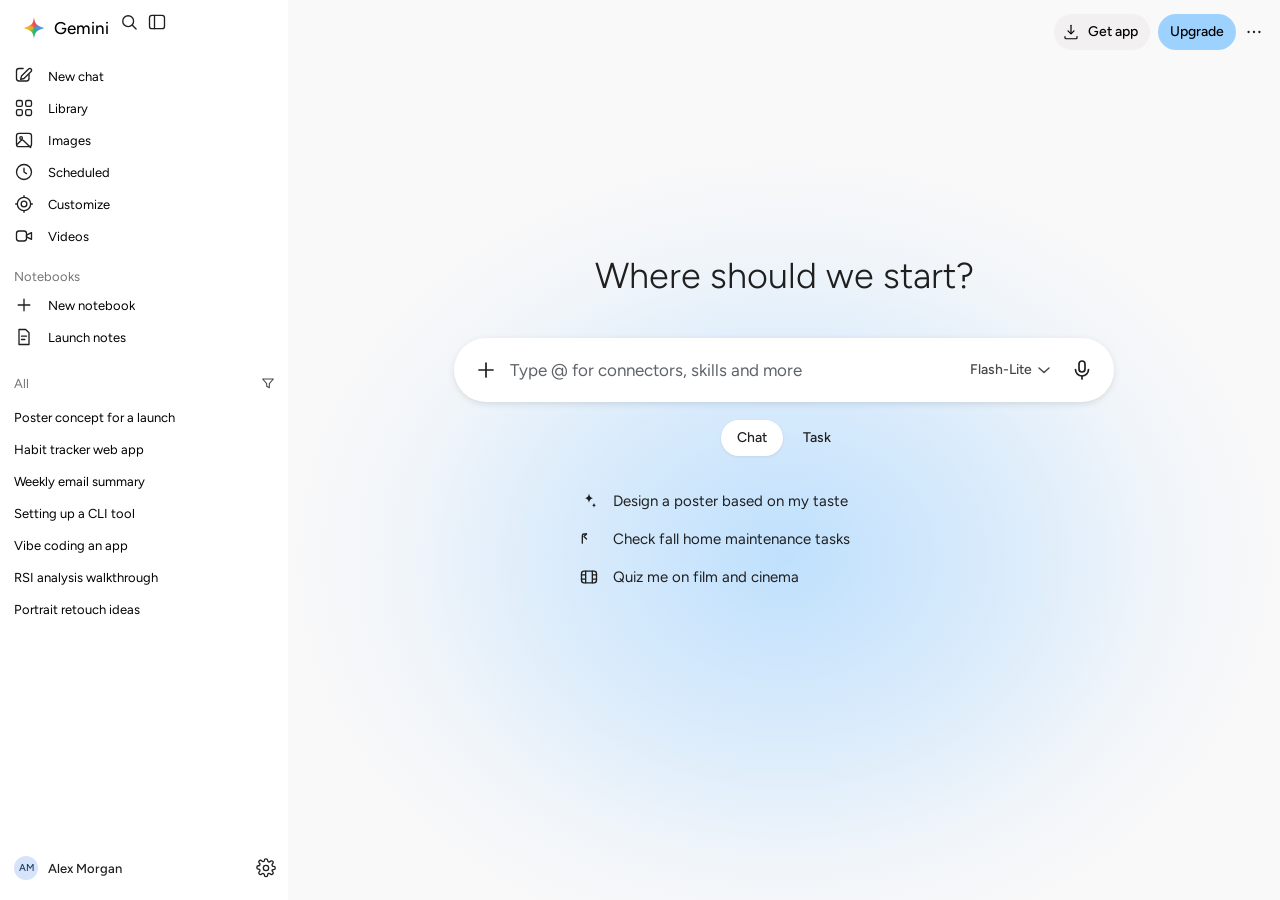
==== clones/gemini-google/src/index.html @ 9b361e74 "Add cloned Gemini front end and its reconstructed backend The UI clone had no server to talk to, so " ====
<!doctype html>
<html lang="en">
<head>
<meta charset="utf-8">
<meta name="viewport" content="width=device-width, initial-scale=1">
<title>AI assistant interface — UI study</title>
<link rel="preload" href="assets/figtree-latin.woff2" as="font" type="font/woff2" crossorigin>
<link rel="stylesheet" href="styles.css">
<link rel="stylesheet" href="shell.css">
</head>
<body data-page="home">
<div id="shell"></div>

<main class="main" id="main">
  <div class="stage">
    <div class="hero">
      <span class="sparkle hero__sparkle" aria-hidden="true"></span>
      <h1 class="hero__title">Where should we start?</h1>

      <form class="composer" id="home-form" role="search" aria-label="Ask Gemini">
        <button class="icon-btn composer__plus" type="button" aria-label="Upload &amp; tools">
          <svg viewBox="0 0 24 24" width="24" height="24" aria-hidden="true" fill="none" stroke="currentColor" stroke-width="1.7" stroke-linecap="round"><path d="M12 5v14M5 12h14"/></svg>
        </button>
        <label class="sr-only" for="prompt">Ask Gemini</label>
        <input class="composer__input" id="prompt" name="prompt" type="text" placeholder="Type @ for connectors, skills and more" autocomplete="off">
        <button class="mode-picker" type="button" aria-label="Open mode picker, currently Flash-Lite">
          <span class="mode-picker__label">Flash-Lite</span>
          <svg class="chev" viewBox="0 0 24 24" width="20" height="20" aria-hidden="true" fill="none" stroke="currentColor" stroke-width="1.7" stroke-linecap="round" stroke-linejoin="round"><path d="M6 9.5l6 5.5 6-5.5"/></svg>
        </button>
        <button class="icon-btn composer__mic" type="button" aria-label="Dictate">
          <svg viewBox="0 0 24 24" width="24" height="24" aria-hidden="true" fill="none" stroke="currentColor" stroke-width="1.7" stroke-linecap="round" stroke-linejoin="round"><rect x="9" y="3" width="6" height="11" rx="3"/><path d="M5.5 11.5a6.5 6.5 0 0 0 13 0"/><path d="M12 18v3"/></svg>
        </button>
      </form>

      <div class="segmented" role="tablist" aria-label="Mode">
        <button class="segmented__item is-on" type="button" role="tab" aria-selected="true">Chat</button>
        <button class="segmented__item" type="button" role="tab" aria-selected="false">Task</button>
      </div>

      <div class="suggestions">
        <button class="suggestion" type="button" data-prompt="Design a poster based on my taste">
          <span class="suggestion__icon">
            <svg viewBox="0 0 24 24" width="20" height="20" aria-hidden="true" fill="currentColor"><path d="M12 3c.5 3.4 1.9 5 4.7 5.6-2.8.6-4.2 2.2-4.7 5.6-.5-3.4-1.9-5-4.7-5.6C10.1 8 11.5 6.4 12 3zM18 14c.3 1.9 1 2.8 2.6 3.1-1.6.3-2.3 1.2-2.6 3.1-.3-1.9-1-2.8-2.6-3.1 1.6-.3 2.3-1.2 2.6-3.1z"/></svg>
          </span>
          <span class="suggestion__text">Design a poster based on my taste</span>
        </button>
        <button class="suggestion" type="button" data-prompt="Check fall home maintenance tasks">
          <span class="suggestion__icon">
            <svg viewBox="0 0 24 24" width="20" height="20" aria-hidden="true" fill="none" stroke="currentColor" stroke-width="1.6" stroke-linecap="round" stroke-linejoin="round"><path d="M9 6H6a2 2 0 0 0-2 2v9"/><path d="M6 9l3-3M6 9l3 3"/></svg>
          </span>
          <span class="suggestion__text">Check fall home maintenance tasks</span>
        </button>
        <button class="suggestion" type="button" data-prompt="Quiz me on film and cinema">
          <span class="suggestion__icon">
            <svg viewBox="0 0 24 24" width="20" height="20" aria-hidden="true" fill="none" stroke="currentColor" stroke-width="1.6" stroke-linecap="round" stroke-linejoin="round"><rect x="3" y="5" width="18" height="14" rx="3"/><path d="M8 5v14M16 5v14M3 9.5h5M3 14.5h5M16 9.5h5M16 14.5h5"/></svg>
          </span>
          <span class="suggestion__text">Quiz me on film and cinema</span>
        </button>
      </div>
    </div>
  </div>
</main>

<script src="content.js"></script>
<script src="app.js"></script>
</body>
</html>
---- clones/gemini-google/src/styles.css ----
/* Signed-out AI assistant landing UI — study replica.
   Every value here is measured from the rendered page or marked INFERRED.
   Tokens only: components read vars, never raw values. */

@font-face {
  font-family: "Figtree";
  font-style: normal;
  font-weight: 300 900;
  font-display: swap;
  src: url("assets/figtree-latin.woff2") format("woff2");
  unicode-range: U+0000-00FF, U+0131, U+0152-0153, U+02BB-02BC, U+02C6, U+02DA,
    U+02DC, U+0304, U+0308, U+0329, U+2000-206F, U+20AC, U+2122, U+2191, U+2193,
    U+2212, U+2215, U+FEFF, U+FFFD;
}

@font-face {
  font-family: "Figtree";
  font-style: normal;
  font-weight: 300 900;
  font-display: swap;
  src: url("assets/figtree-latin-ext.woff2") format("woff2");
  unicode-range: U+0100-02BA, U+02BD-02C5, U+02C7-02CC, U+02CE-02D7, U+02DD-02FF,
    U+0304, U+0308, U+0329, U+1D00-1DBF, U+1E00-1E9F, U+1EF2-1EFF, U+2020,
    U+20A0-20AB, U+20AD-20C4, U+2113, U+2C60-2C7F, U+A720-A7FF;
}

:root {
  /* surfaces — measured */
  --color-bg: #faf9f9;
  --color-surface: #ffffff;
  --color-chip: #f2f0f0;
  --color-accent-soft: #9dd2ff;
  --color-text: #1f1f1f;
  --color-text-strong: #000000;
  --color-muted: #444746;
  --color-placeholder: #5f6368;
  --color-link: #0b57d0;
  --color-icon: #1f1f1f;
  --color-icon-dim: rgba(0, 0, 0, 0.55);

  /* states — measured hover deltas (see DESIGN.md §4) */
  --hover-row: rgba(31, 31, 31, 0.08);
  --hover-icon: rgba(0, 0, 0, 0.06);
  --hover-link: rgba(11, 87, 208, 0.08);
  --hover-chip: #e6e4e4;
  --hover-accent: #86c4ff;

  /* glow behind the zero state — authored, fitted to sampled pixels */
  --glow-1: rgba(191, 224, 253, 1);
  --glow-2: rgba(191, 224, 253, 0.55);
  --glow-3: rgba(191, 224, 253, 0.16);
  --glow-wide: radial-gradient(58% 52% at 50% 62%,
    var(--glow-1) 0%, var(--glow-2) 38%, var(--glow-3) 66%, rgba(191, 224, 253, 0) 88%);

  /* small screens: a very wide, bottom-anchored ellipse, falloff fitted to
     sampled pixels (alpha 1 at 103%, ~.42 at 30%, 0 by 75%) */
  --glow-tall: radial-gradient(150% 80% at 50% 103%,
    rgba(191, 224, 253, 1) 0%, rgba(191, 224, 253, 0.91) 10%,
    rgba(191, 224, 253, 0.68) 20%, rgba(191, 224, 253, 0.42) 30%,
    rgba(191, 224, 253, 0.21) 40%, rgba(191, 224, 253, 0.09) 50%,
    rgba(191, 224, 253, 0.03) 60%, rgba(191, 224, 253, 0) 75%);

  /* type — measured (substitute family: Figtree) */
  --font-sans: "Figtree", "Google Sans", "Helvetica Neue", Arial, sans-serif;
  --type-h1-size: 36px;
  --type-h1-line: 44px;
  --type-h1-weight: 320;
  --type-h1-size-sm: 32px;
  --type-h1-line-sm: 38px;
  --type-h1-weight-sm: 360;
  --type-body: 400 13px/17px var(--font-sans);
  --type-lead: 400 17px/24px var(--font-sans);
  --type-pill: 500 14px/20px var(--font-sans);
  --type-wordmark: 470 17px/24px var(--font-sans);

  /* geometry — measured at 1440x900 */
  --sidebar-w: 288px;
  --sidebar-drawer-w: 320px;
  --radius-pill: 9999px;
  --radius-composer: 32px;
  --radius-composer-sm: 40px;
  --composer-w: 660px;
  --composer-h: 64px;
  --composer-h-sm: 72px;
  --space-1: 4px;
  --space-2: 8px;
  --space-3: 12px;
  --space-4: 16px;
  --space-5: 20px;
  --space-6: 24px;
  --space-10: 40px;
  --shadow-composer: 0 2px 8px -2px rgba(0, 0, 0, 0.16);
  --shadow-composer-hover: 0 2px 12px -2px rgba(0, 0, 0, 0.22);
  --ease: cubic-bezier(0.2, 0, 0, 1);
  --dur: 150ms;
}

*,
*::before,
*::after { box-sizing: border-box; }

html,
body { height: 100%; }

body {
  margin: 0;
  background: var(--color-bg);
  color: var(--color-text);
  font: var(--type-lead);
  -webkit-font-smoothing: antialiased;
  text-rendering: optimizeLegibility;
}

a { color: inherit; text-decoration: none; }

button {
  font: inherit;
  color: inherit;
  background: none;
  border: 0;
  padding: 0;
  cursor: pointer;
}

.sr-only {
  position: absolute;
  width: 1px;
  height: 1px;
  margin: -1px;
  padding: 0;
  overflow: hidden;
  clip: rect(0 0 0 0);
  white-space: nowrap;
  border: 0;
}

:focus-visible {
  outline: 2px solid var(--color-link);
  outline-offset: 2px;
}

.app { min-height: 100%; }

/* ---------------------------------------------------------------- sidebar */

.sidebar {
  position: fixed;
  inset: 0 auto 0 0;
  width: var(--sidebar-w);
  display: flex;
  flex-direction: column;
  background: var(--color-surface);
  z-index: 20;
}

.sidebar__top {
  display: flex;
  align-items: flex-start;
  padding: var(--space-2) var(--space-2) 0;
}

.brand {
  display: inline-flex;
  align-items: center;
  gap: var(--space-2);
  height: 40px;
  padding: 0 6px;
  margin-left: var(--space-2);
  border-radius: var(--radius-pill);
  transition: background var(--dur) var(--ease);
}

.brand:hover { background: var(--hover-icon); }

.sparkle {
  display: block;
  background: conic-gradient(from 0deg at 50% 50%,
    #f34847 0deg, #4a95e3 90deg, #24ba68 180deg, #f6b817 270deg, #f34847 360deg);
  -webkit-mask: url("assets/sparkle.svg") center / contain no-repeat;
  mask: url("assets/sparkle.svg") center / contain no-repeat;
}

.brand__mark { width: 24px; height: 24px; flex: none; }

.brand__word {
  font: var(--type-wordmark);
  font-variation-settings: "wght" 470;
  color: var(--color-text-strong);
  letter-spacing: 0;
}

.icon-btn {
  display: inline-grid;
  place-items: center;
  width: 36px;
  height: 36px;
  border-radius: var(--radius-pill);
  color: var(--color-icon);
  transition: background var(--dur) var(--ease);
}

.icon-btn:hover { background: var(--hover-icon); }

.sidebar__collapse { margin-left: auto; color: var(--color-icon-dim); }
.sidebar__close { display: none; margin-left: auto; }

.nav {
  padding: var(--space-3) var(--space-2) 0;
  display: flex;
  flex-direction: column;
}

.nav__item {
  display: flex;
  align-items: center;
  gap: 14px;
  height: 32px;
  padding: 0 var(--space-2) 0 6px;
  border-radius: var(--radius-pill);
  font: var(--type-body);
  color: var(--color-text-strong);
  text-align: left;
  transition: background var(--dur) var(--ease);
}

.nav__item:hover { background: var(--hover-row); }

.nav__item.is-disabled {
  color: var(--color-text);
  opacity: 0.38;
  pointer-events: none;
}

.nav__icon {
  display: inline-grid;
  place-items: center;
  width: 20px;
  height: 20px;
  flex: none;
}

.nav__label {
  font: var(--type-body);
  white-space: nowrap;
  overflow: hidden;
  text-overflow: ellipsis;
}

.save-row {
  display: flex;
  align-items: center;
  gap: 14px;
  height: 36px;
  margin: var(--space-3) var(--space-2) 0;
  padding: 0 6px;
  border-radius: var(--radius-pill);
  font: var(--type-body);
  color: var(--color-text-strong);
}

.save-row .nav__icon { color: var(--color-icon); }

.save-row__text { font: var(--type-body); white-space: nowrap; }
.save-row__text a { text-decoration: underline; text-underline-offset: 2px; }
.save-row__text a:hover { color: var(--color-text); }

.sidebar__spacer { flex: 1; }

.sidebar__links { display: none; padding: 0 var(--space-2) var(--space-2); }
.sidebar__links .nav__item { height: 40px; }

.sidebar__footer { padding: 0 var(--space-2) var(--space-3); }

.nav__item--button { width: 100%; }

.sidebar__pills {
  display: flex;
  flex-direction: column;
  gap: var(--space-2);
  padding: var(--space-2) var(--space-2) 0;
}

.pill {
  display: inline-flex;
  align-items: center;
  justify-content: center;
  gap: var(--space-2);
  height: 36px;
  padding: 0 var(--space-3);
  border-radius: var(--radius-pill);
  font: var(--type-pill);
  color: var(--color-text-strong);
  transition: background var(--dur) var(--ease);
}

.pill--accent { background: var(--color-accent-soft); }
.pill--accent:hover { background: var(--hover-accent); }

.pill--plain { background: var(--color-chip); padding-left: var(--space-2); }
.pill--plain:hover { background: var(--hover-chip); }

.sidebar__pills .pill { width: 100%; }
.sidebar__pills .pill--plain { padding-left: var(--space-3); }

/* ------------------------------------------------------------------- main */

.main {
  margin-left: var(--sidebar-w);
  min-height: 100vh;
  display: flex;
  flex-direction: column;
  position: relative;
  background: var(--glow-wide), var(--color-bg);
  overflow: clip;
}

.topbar {
  position: fixed;
  top: var(--space-2);
  right: var(--space-3);
  z-index: 15;
  display: flex;
  align-items: center;
  height: 48px;
  padding-left: var(--space-3);
  padding-right: 0;
  gap: 0;
  background: transparent;
}

.topbar--desktop { display: flex; }
.topbar--mobile { display: none; }

.topbar__link {
  display: inline-flex;
  align-items: center;
  height: 40px;
  padding: 0 var(--space-3);
  margin-right: var(--space-2);
  border-radius: var(--radius-pill);
  font: 500 14px/20px var(--font-sans);
  color: var(--color-link);
  transition: background var(--dur) var(--ease);
}

.topbar__link:hover { background: var(--hover-link); }

.pill--sm { height: 36px; }
.topbar .pill--sm:first-of-type { margin-right: var(--space-2); }

.stage {
  flex: 1;
  display: flex;
  align-items: center;
  justify-content: center;
  padding-top: 33px;
}

.hero {
  display: flex;
  flex-direction: column;
  align-items: center;
  margin-bottom: 84px;
  padding: 0 var(--space-5);
  width: 100%;
}

.hero__sparkle { display: none; width: 36px; height: 36px; }

.hero__title {
  margin: 0;
  max-width: 992px;
  font-family: var(--font-sans);
  font-size: var(--type-h1-size);
  line-height: var(--type-h1-line);
  font-weight: var(--type-h1-weight);
  font-variation-settings: "wght" 320;
  color: var(--color-text);
  text-align: center;
}

/* ---------------------------------------------------------------- composer */

.dock {
  display: flex;
  flex-direction: column;
  align-items: center;
  padding: 0 0 var(--space-4);
}

.composer {
  display: flex;
  align-items: center;
  width: var(--composer-w);
  height: var(--composer-h);
  margin-top: var(--space-10);
  padding: 0 var(--space-4);
  border-radius: var(--radius-composer);
  background: var(--color-surface);
  box-shadow: var(--shadow-composer);
  transition: box-shadow var(--dur) var(--ease);
}

.composer:hover,
.composer:focus-within { box-shadow: var(--shadow-composer-hover); }

.composer__plus { width: 32px; height: 32px; flex: none; }
.composer__mic { width: 32px; height: 32px; flex: none; }

.composer__input {
  flex: 1;
  min-width: 0;
  height: 24px;
  margin: 0 var(--space-2);
  padding: 0;
  border: 0;
  background: none;
  font: var(--type-lead);
  color: var(--color-text);
}

.composer__input:focus { outline: none; }
.composer__input::placeholder { color: var(--color-placeholder); opacity: 1; }

.mode-picker {
  display: inline-flex;
  align-items: center;
  gap: 2px;
  height: 40px;
  padding: 0 var(--space-3);
  border-radius: var(--radius-pill);
  font: 500 14px/20px var(--font-sans);
  color: var(--color-muted);
  transition: background var(--dur) var(--ease);
}

.mode-picker:hover { background: var(--hover-icon); }
.mode-picker .chev { color: var(--color-muted); }

.legal {
  margin: 0;
  padding: var(--space-1) var(--space-5) 0;
  font: 400 13px/17px var(--font-sans);
  color: var(--color-muted);
  text-align: center;
  max-width: 980px;
}

.legal a { text-decoration: underline; text-underline-offset: 2px; }
.legal a:hover { color: var(--color-text); }

/* ------------------------------------------------------------------ scrim */

.scrim {
  position: fixed;
  inset: 0;
  background: rgba(0, 0, 0, 0.32);
  z-index: 19;
}

/* -------------------------------------------------------------- responsive
   Measured: sidebar is present down to 960px wide; at 900px and below it is
   removed and the header switches to hamburger + wordmark + model chip. */

@media (max-width: 959px) {
  .sidebar {
    width: var(--sidebar-drawer-w);
    transform: translateX(-100%);
    transition: transform 250ms var(--ease);
    z-index: 21;
    overflow-y: auto;
  }

  .sidebar.is-open { transform: none; }

  .sidebar__collapse { display: none; }
  .sidebar__close { display: inline-grid; }
  .sidebar__links { display: block; }
  .sidebar__pills .pill--plain { padding-left: var(--space-3); }

  .main {
    margin-left: 0;
    background: var(--glow-tall), var(--color-bg);
  }

  .topbar--desktop { display: none; }

  .topbar--mobile {
    display: flex;
    position: fixed;
    top: var(--space-2);
    left: 0;
    right: 0;
    height: 48px;
    padding: 0 var(--space-3);
    gap: var(--space-2);
    align-items: center;
  }

  .topbar__menu { width: 48px; height: 48px; flex: none; margin-left: -12px; }

  .topbar__brand {
    font: 500 15px/20px var(--font-sans);
    color: var(--color-text-strong);
    white-space: nowrap;
  }

  .topbar__mode {
    display: inline-flex;
    align-items: center;
    gap: 2px;
    height: 40px;
    padding: 0 var(--space-2) 0 0;
    border-radius: var(--radius-pill);
    font: 500 13px/17px var(--font-sans);
    color: var(--color-muted);
    min-width: 0;
    transition: background var(--dur) var(--ease);
  }

  .topbar__mode:hover { background: var(--hover-icon); }

  .topbar__mode-label {
    max-width: 58px;
    overflow: hidden;
    text-overflow: ellipsis;
    white-space: nowrap;
  }

  .topbar__signin { margin-left: auto; flex: none; }

  .stage { padding-top: 20px; }

  .hero {
    margin-bottom: 0;
    padding: 0 var(--space-5);
  }

  .hero__sparkle {
    display: block;
    margin-bottom: 15px;
  }

  .hero__title {
    font-size: var(--type-h1-size-sm);
    line-height: var(--type-h1-line-sm);
    font-variation-settings: "wght" 360;
    max-width: 554px;
  }

  .dock { padding: 0 var(--space-4) var(--space-2); gap: var(--space-3); }

  .composer {
    width: min(var(--composer-w), calc(100% - 108px));
    height: var(--composer-h-sm);
    margin-top: 0;
    padding: 0 var(--space-4);
    border-radius: var(--radius-composer-sm);
  }

  .mode-picker { display: none; }

  .legal {
    order: 1;
    padding: 0;
    max-width: 520px;
  }
}

@media (max-width: 600px) {
  .composer { width: 100%; }

  /* the glow widens almost to the viewport edges on phones */
  .main {
    --glow-tall: radial-gradient(290% 80% at 50% 103%,
      rgba(191, 224, 253, 1) 0%, rgba(191, 224, 253, 0.91) 10%,
      rgba(191, 224, 253, 0.68) 20%, rgba(191, 224, 253, 0.42) 30%,
      rgba(191, 224, 253, 0.21) 40%, rgba(191, 224, 253, 0.09) 50%,
      rgba(191, 224, 253, 0.03) 60%, rgba(191, 224, 253, 0) 75%);
  }
}

@media (max-width: 420px) {
  .composer { height: 80px; padding: 0 var(--space-4); }
  .hero__title { max-width: 100%; }
  .legal { max-width: 330px; }
}

@media (prefers-reduced-motion: reduce) {
  *,
  *::before,
  *::after {
    transition-duration: 0.01ms !important;
    animation-duration: 0.01ms !important;
  }
}
---- clones/gemini-google/src/shell.css ----
/* Signed-in shell, menus, sheets and the extra pages.
   Builds on the tokens in styles.css — no new colours outside this block. */

:root {
  --color-selected: #f2f0f0;
  --color-hairline: rgba(31, 31, 31, 0.12);
  --color-scrim: rgba(0, 0, 0, 0.32);
  --radius-sheet: 56px;
  --shadow-pop: 0 4px 18px rgba(0, 0, 0, 0.14), 0 1px 3px rgba(0, 0, 0, 0.1);
  --type-page-title: 380 24px/28px var(--font-sans);
  --type-section: 470 17px/24px var(--font-sans);
  --type-body-sm: 400 13px/17px var(--font-sans);
  --type-body-md: 400 15px/20px var(--font-sans);
}

/* class rules set display, so the hidden attribute needs to win */
[hidden] { display: none !important; }

.ico { flex: none; }

/* ------------------------------------------------------------- sidebar shell */

.icon-btn--sm { width: 28px; height: 28px; }
.icon-btn--xs { width: 28px; height: 28px; color: var(--color-muted); }

.side-row {
  display: flex;
  align-items: center;
  gap: 14px;
  height: 32px;
  padding: 0 8px 0 6px;
  border-radius: var(--radius-pill);
  font: var(--type-body-sm);
  color: var(--color-text-strong);
  transition: background var(--dur) var(--ease);
}

.side-row:hover { background: rgba(31, 31, 31, 0.06); }
.side-row.is-current { background: var(--color-selected); }
.side-row__icon { display: inline-grid; place-items: center; width: 20px; height: 20px; color: var(--color-text); }
.side-row__label { white-space: nowrap; overflow: hidden; text-overflow: ellipsis; }

.nav--tight { padding-top: 0; }

.side-section {
  padding: 16px 8px 4px 14px;
  font: var(--type-body-sm);
  color: var(--color-icon-dim);
}

.side-section--row {
  display: flex;
  align-items: center;
  justify-content: space-between;
  padding-right: 6px;
}

.history { padding: 0 8px; overflow-y: auto; }

.history-row {
  display: flex;
  align-items: center;
  gap: 4px;
  height: 32px;
  padding: 0 4px 0 6px;
  border-radius: var(--radius-pill);
  color: var(--color-text-strong);
}

.history-row:hover { background: rgba(31, 31, 31, 0.06); }

.history-row__label {
  flex: 1;
  font: var(--type-body-sm);
  white-space: nowrap;
  overflow: hidden;
  text-overflow: ellipsis;
}

.history-row__menu { opacity: 0; width: 24px; height: 24px; }
.history-row:hover .history-row__menu,
.history-row__menu:focus-visible { opacity: 1; }

.side-account {
  display: flex;
  align-items: center;
  gap: 4px;
  margin-top: auto;
  padding: 8px 8px 12px;
}

.account-btn {
  display: flex;
  align-items: center;
  gap: 10px;
  height: 40px;
  flex: 1;
  min-width: 0;
  padding: 0 6px;
  border-radius: var(--radius-pill);
  transition: background var(--dur) var(--ease);
}

.account-btn:hover { background: rgba(31, 31, 31, 0.06); }

.avatar {
  display: inline-grid;
  place-items: center;
  width: 24px;
  height: 24px;
  border-radius: 50%;
  background: #d7e3f8;
  color: #1b3a63;
  font: 500 10px/1 var(--font-sans);
  flex: none;
}

.avatar--sm { width: 28px; height: 28px; font-size: 11px; }

.account-btn__name {
  font: 500 13px/17px var(--font-sans);
  white-space: nowrap;
  overflow: hidden;
  text-overflow: ellipsis;
}

.topbar__temp { color: var(--color-icon); margin-left: 4px; }

/* collapsed rail */
.nav-collapsed .sidebar { transform: translateX(-100%); }
.nav-collapsed .main { margin-left: 0; }

.rail-open {
  display: none;
  position: fixed;
  top: 8px;
  left: 8px;
  z-index: 22;
  width: 48px;
  height: 48px;
}

body.nav-collapsed .rail-open { display: inline-grid; }

@media (max-width: 959px) {
  .rail-open { display: none !important; }
}

/* ------------------------------------------------------------------ popovers */

.popover {
  position: fixed;
  z-index: 40;
  min-width: 217px;
  max-width: 300px;
  padding: 8px;
  border-radius: 20px;
  background: var(--color-surface);
  box-shadow: var(--shadow-pop);
  animation: pop-in 120ms var(--ease);
}

@keyframes pop-in { from { opacity: 0; transform: translateY(4px); } to { opacity: 1; transform: none; } }

.popover--wide { min-width: 260px; }

.menu-row {
  display: flex;
  align-items: center;
  gap: 12px;
  width: 100%;
  min-height: 40px;
  padding: 8px 12px;
  border-radius: 12px;
  font: var(--type-body-md);
  color: var(--color-text);
  text-align: left;
}

.menu-row:hover { background: rgba(31, 31, 31, 0.06); }
.menu-row--danger { color: #b3261e; }
.menu-row--accent { color: var(--color-link); }
.menu-row .lock { margin-left: auto; }
.menu-row .chev { margin-left: auto; color: var(--color-muted); }

.menu-divider { height: 1px; margin: 6px 4px; background: var(--color-hairline); }

.menu-hint {
  padding: 8px 12px 4px;
  font: var(--type-body-sm);
  color: var(--color-icon-dim);
}

.model-row {
  display: flex;
  align-items: flex-start;
  gap: 10px;
  width: 100%;
  padding: 8px 10px;
  border-radius: 12px;
  text-align: left;
}

.model-row:hover { background: rgba(31, 31, 31, 0.06); }
.model-row__mark { display: inline-grid; place-items: center; width: 20px; height: 24px; color: var(--color-text); }
.model-row__body { display: flex; flex-direction: column; gap: 2px; }
.model-row__label { font: 500 15px/20px var(--font-sans); color: var(--color-text); }
.model-row__hint { font: var(--type-body-sm); color: var(--color-muted); }
.model-row .chev { margin-left: auto; color: var(--color-muted); }

/* --------------------------------------------------------------------- sheet */

.sheet {
  position: fixed;
  left: 0;
  bottom: 0;
  z-index: 30;
  width: 408px;
  max-height: 78vh;
  display: flex;
  flex-direction: column;
  border-radius: var(--radius-sheet) var(--radius-sheet) 0 0;
  background: var(--color-surface);
  box-shadow: var(--shadow-pop);
  padding: 20px 8px 8px;
  animation: sheet-in 180ms var(--ease);
}

@keyframes sheet-in { from { transform: translateY(12px); opacity: 0; } to { transform: none; opacity: 1; } }

.sheet__head {
  display: flex;
  align-items: center;
  gap: 10px;
  padding: 0 12px 14px;
  font: 500 15px/20px var(--font-sans);
}

.sheet__scroll { overflow-y: auto; padding-bottom: 8px; }
.sheet__foot { padding: 12px; font: var(--type-body-sm); color: var(--color-muted); }

/* ------------------------------------------------------------- search panel */

.search-panel {
  position: fixed;
  top: 56px;
  left: calc(var(--sidebar-w) + 24px);
  z-index: 30;
  width: 392px;
  max-height: 70vh;
  display: flex;
  flex-direction: column;
  padding: 12px;
  border-radius: 28px;
  background: var(--color-surface);
  box-shadow: var(--shadow-pop);
}

.search-panel__field {
  display: flex;
  align-items: center;
  gap: 8px;
  height: 48px;
  padding: 0 8px 0 12px;
  border-radius: var(--radius-pill);
  background: var(--color-bg);
  color: var(--color-muted);
}

.search-panel__field input {
  flex: 1;
  min-width: 0;
  border: 0;
  background: none;
  font: var(--type-body-md);
  color: var(--color-text);
}

.search-panel__field input:focus { outline: none; }

.search-panel__title {
  padding: 14px 12px 6px;
  font: var(--type-body-sm);
  color: var(--color-icon-dim);
}

.search-panel__rows { overflow-y: auto; }

.search-row {
  display: flex;
  align-items: center;
  gap: 12px;
  height: 48px;
  padding: 0 12px;
  border-radius: var(--radius-pill);
  font: var(--type-body-md);
  color: var(--color-text-strong);
}

.search-row:hover { background: rgba(31, 31, 31, 0.06); }
.search-row span { flex: 1; overflow: hidden; text-overflow: ellipsis; white-space: nowrap; }
.search-row em { font: var(--type-body-sm); font-style: normal; color: var(--color-muted); }

/* ------------------------------------------------------- home page additions */

.hero { gap: 0; }

.segmented {
  display: inline-flex;
  align-items: center;
  gap: 4px;
  margin-top: 18px;
}

.segmented__item {
  height: 36px;
  padding: 0 16px;
  border-radius: var(--radius-pill);
  font: 500 14px/20px var(--font-sans);
  color: var(--color-text);
}

.segmented__item.is-on { background: var(--color-surface); box-shadow: 0 1px 3px rgba(0, 0, 0, 0.08); }
.segmented__item:hover:not(.is-on) { background: rgba(31, 31, 31, 0.05); }

.suggestions {
  display: flex;
  flex-direction: column;
  align-items: stretch;
  width: min(430px, 100%);
  margin-top: 26px;
}

.suggestion {
  display: flex;
  align-items: center;
  gap: 14px;
  height: 38px;
  padding: 0 10px;
  border-radius: var(--radius-pill);
  font: 400 15px/20px var(--font-sans);
  color: var(--color-text);
  text-align: left;
}

.suggestion:hover { background: rgba(31, 31, 31, 0.06); }
.suggestion__icon { display: inline-grid; place-items: center; width: 20px; height: 20px; color: var(--color-text); }

/* ------------------------------------------------------------- generic pages */

.page {
  flex: 1;
  width: 100%;
  max-width: 1104px;
  margin: 0 auto;
  padding: 44px 24px 64px;
}

.page__title { margin: 0; font: var(--type-page-title); color: var(--color-text-strong); }
.page__sub { margin: 10px 0 0; font: 400 15px/22px var(--font-sans); color: var(--color-muted); }
.page__section { margin: 28px 0 10px; font: var(--type-section); color: var(--color-text); }

/* chat */
.chat-main { display: flex; flex-direction: column; overflow: visible; }

.chat-head {
  padding: 18px 24px 0;
  font: var(--type-body-sm);
  color: var(--color-muted);
  text-align: center;
}

.turns {
  flex: 1;
  width: 100%;
  max-width: 760px;
  margin: 0 auto;
  padding: 28px 24px 12px;
}

.turn { padding: 0 0 26px; }

.turn__head { display: flex; align-items: center; gap: 8px; min-height: 28px; }
.turn__label { font: 500 13px/17px var(--font-sans); color: var(--color-muted); }
.turn__tools { margin-left: auto; display: flex; gap: 2px; }

.turn__text {
  margin: 6px 0 0;
  font: 400 17px/26px var(--font-sans);
  color: var(--color-text);
  white-space: pre-wrap;
}

.turn__actions { display: flex; align-items: center; gap: 2px; margin-top: 10px; }
.turn__action.is-on { background: rgba(11, 87, 208, 0.12); color: var(--color-link); }

.composer--chat {
  width: min(760px, calc(100% - 48px));
  margin: 0 auto 24px;
}

/* images */
.images-hero { text-align: center; padding-top: 24px; }
.images-hero .page__title { font: 350 28px/36px var(--font-sans); }
.images-hero .page__sub { font-size: 17px; }

.templates {
  display: flex;
  justify-content: center;
  gap: 6px;
  margin: 36px auto 0;
  flex-wrap: wrap;
}

.template {
  width: 117px;
  height: 156px;
  border-radius: 40px;
  background: var(--color-chip);
  display: flex;
  align-items: flex-end;
  justify-content: center;
  padding-bottom: 14px;
  font: 500 13px/17px var(--font-sans);
  color: var(--color-text);
  transition: transform var(--dur) var(--ease), background var(--dur) var(--ease);
}

.template:hover { background: var(--hover-chip); }
.template.is-on { outline: 2px solid var(--color-link); outline-offset: 2px; }

.aspect-row {
  display: flex;
  align-items: center;
  gap: 8px;
  width: min(660px, calc(100% - 48px));
  margin: 18px auto 0;
  color: var(--color-muted);
  font: var(--type-body-sm);
}

.chip {
  height: 30px;
  padding: 0 12px;
  border-radius: var(--radius-pill);
  border: 1px solid var(--color-hairline);
  font: 500 13px/17px var(--font-sans);
  color: var(--color-text);
}

.chip.is-on { background: var(--color-chip); }

/* library */
.media-grid, .doc-grid {
  display: grid;
  grid-template-columns: repeat(auto-fill, minmax(182px, 1fr));
  gap: 14px;
  margin-top: 14px;
}

.doc-card {
  border-radius: 16px;
  background: var(--color-chip);
  padding: 12px;
  min-height: 182px;
  display: flex;
  flex-direction: column;
  gap: 6px;
  text-align: left;
}

.doc-card__kind { font: 500 11px/14px var(--font-sans); color: var(--color-muted); text-transform: uppercase; letter-spacing: 0.06em; }
.doc-card__name { font: 500 14px/19px var(--font-sans); color: var(--color-text); }
.doc-card__meta { margin-top: auto; font: var(--type-body-sm); color: var(--color-muted); }
.empty { font: var(--type-body-md); color: var(--color-muted); }

/* scheduled */
.badge {
  display: inline-block;
  margin-bottom: 8px;
  padding: 2px 8px;
  border-radius: 6px;
  background: var(--color-chip);
  font: 500 11px/16px var(--font-sans);
  letter-spacing: 0.08em;
  color: var(--color-muted);
}

.card-grid {
  display: grid;
  grid-template-columns: repeat(auto-fill, minmax(300px, 1fr));
  gap: 12px;
  margin-top: 12px;
}

.info-card {
  padding: 16px 18px;
  border-radius: 20px;
  background: var(--color-chip);
  text-align: left;
}

.info-card strong { display: block; font: 500 15px/20px var(--font-sans); color: var(--color-text); }
.info-card span { display: block; margin-top: 6px; font: var(--type-body-sm); color: var(--color-muted); }

/* customize */
.tabs { display: flex; gap: 8px; margin-bottom: 22px; }

.tab {
  height: 44px;
  padding: 0 18px;
  border-radius: var(--radius-pill);
  font: 500 14px/20px var(--font-sans);
  color: var(--color-text);
}

.tab.is-on { background: var(--color-selected); }
.tab:hover:not(.is-on) { background: rgba(31, 31, 31, 0.05); }

.skill-grid {
  display: grid;
  grid-template-columns: repeat(auto-fill, minmax(294px, 1fr));
  gap: 14px;
  margin-top: 12px;
}

.skill-card {
  display: flex;
  align-items: center;
  gap: 12px;
  padding: 14px 16px;
  border-radius: 28px;
  background: var(--color-bg);
  border: 1px solid var(--color-hairline);
  text-align: left;
}

.skill-card strong { display: block; font: 500 14px/19px var(--font-sans); color: var(--color-text); }
.skill-card span { display: block; margin-top: 4px; font: var(--type-body-sm); color: var(--color-muted); }

.add-btn {
  display: inline-grid;
  place-items: center;
  width: 36px;
  height: 36px;
  margin-left: auto;
  border-radius: var(--radius-pill);
  border: 1px solid var(--color-hairline);
  color: var(--color-text);
}

.add-btn.is-on { background: var(--color-chip); border-color: transparent; }

/* --------------------------------------------------------------- responsive */

@media (max-width: 959px) {
  .page { padding: 24px 16px 48px; }
  .search-panel { left: 16px; right: 16px; width: auto; }
  .sheet { width: 100%; border-radius: 28px 28px 0 0; }
  .chat-main { min-height: 100dvh; }
  .turns { padding: 16px 16px 8px; }
  .composer--chat, .aspect-row { width: calc(100% - 32px); }
  .suggestions { width: 100%; }
  .templates { margin-top: 20px; }
  .template { width: 104px; height: 126px; border-radius: 32px; }
}

@media (prefers-reduced-motion: reduce) {
  .popover, .sheet { animation: none; }
}
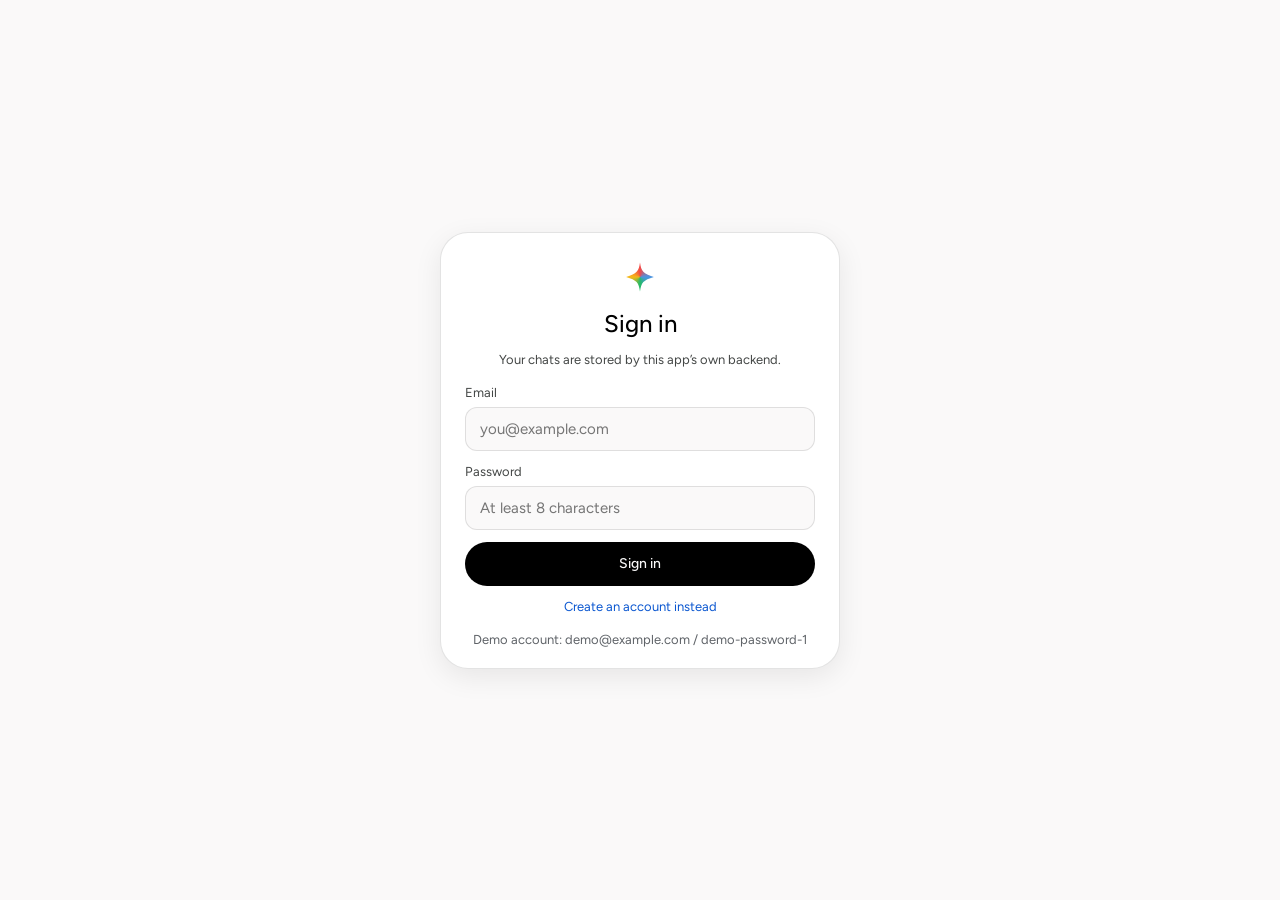
==== commit 5cf260b6: "Make the cloned Gemini front end functional with our own backend Wire every page to the FastAPI back" ====
--- a/clones/gemini-google/src/index.html
+++ b/clones/gemini-google/src/index.html
@@ -23,8 +23,8 @@
         </button>
         <label class="sr-only" for="prompt">Ask Gemini</label>
         <input class="composer__input" id="prompt" name="prompt" type="text" placeholder="Type @ for connectors, skills and more" autocomplete="off">
-        <button class="mode-picker" type="button" aria-label="Open mode picker, currently Flash-Lite">
-          <span class="mode-picker__label">Flash-Lite</span>
+        <button class="mode-picker" type="button" aria-label="Open mode picker, currently Auto">
+          <span class="mode-picker__label">Auto</span>
           <svg class="chev" viewBox="0 0 24 24" width="20" height="20" aria-hidden="true" fill="none" stroke="currentColor" stroke-width="1.7" stroke-linecap="round" stroke-linejoin="round"><path d="M6 9.5l6 5.5 6-5.5"/></svg>
         </button>
         <button class="icon-btn composer__mic" type="button" aria-label="Dictate">
@@ -61,6 +61,7 @@
   </div>
 </main>
 
+<script src="api.js"></script>
 <script src="content.js"></script>
 <script src="app.js"></script>
 </body>
--- a/clones/gemini-google/src/shell.css
+++ b/clones/gemini-google/src/shell.css
@@ -568,3 +568,244 @@
 @media (prefers-reduced-motion: reduce) {
   .popover, .sheet { animation: none; }
 }
+
+/* ------------------------------------------------------------- app states */
+
+body.is-locked { overflow: hidden; }
+
+.history-row.is-current { background: var(--color-selected); }
+
+.history-row__pin {
+  display: inline-grid;
+  place-items: center;
+  color: var(--color-icon-dim);
+}
+
+.history-empty,
+.search-empty {
+  margin: 0;
+  padding: 8px 10px;
+  font: var(--type-body-sm);
+  color: var(--color-muted);
+}
+
+.history-rename {
+  flex: 1;
+  min-width: 0;
+  height: 26px;
+  padding: 0 8px;
+  border: 1px solid var(--color-hairline);
+  border-radius: 8px;
+  background: var(--color-surface);
+  color: var(--color-text-strong);
+  font: var(--type-body-sm);
+}
+
+.history-rename:focus { outline: 2px solid var(--color-link); outline-offset: 1px; }
+
+.menu-row.is-on { background: var(--color-selected); }
+.menu-row:disabled { opacity: 0.55; cursor: default; }
+
+.menu-row__value {
+  margin-left: auto;
+  font: var(--type-body-sm);
+  font-style: normal;
+  color: var(--color-muted);
+  text-transform: capitalize;
+}
+
+.sheet__label {
+  padding: 10px 12px 2px;
+  font: var(--type-body-sm);
+  color: var(--color-icon-dim);
+}
+
+.sheet__mail {
+  margin-left: auto;
+  max-width: 54%;
+  font: var(--type-body-sm);
+  color: var(--color-muted);
+  white-space: nowrap;
+  overflow: hidden;
+  text-overflow: ellipsis;
+}
+
+.turn.is-typing .turn__text:empty::after {
+  content: "Thinking…";
+  color: var(--color-muted);
+}
+
+.turn__text--error { color: #b3261e; }
+
+.toast {
+  position: fixed;
+  left: 50%;
+  bottom: 24px;
+  z-index: 90;
+  max-width: calc(100% - 32px);
+  padding: 10px 16px;
+  border-radius: 12px;
+  background: #1f1f1f;
+  color: #ffffff;
+  font: var(--type-body-sm);
+  opacity: 0;
+  transform: translate(-50%, 12px);
+  transition: opacity 0.18s ease, transform 0.18s ease;
+  pointer-events: none;
+}
+
+.toast.is-on { opacity: 1; transform: translate(-50%, 0); }
+
+/* ------------------------------------------------------------------- auth */
+
+.auth {
+  position: fixed;
+  inset: 0;
+  z-index: 100;
+  display: grid;
+  place-items: center;
+  padding: 24px 16px;
+  background: var(--color-bg);
+  overflow-y: auto;
+}
+
+.auth__card {
+  display: flex;
+  flex-direction: column;
+  gap: 12px;
+  width: min(400px, 100%);
+  padding: 28px 24px 20px;
+  border: 1px solid var(--color-hairline);
+  border-radius: 28px;
+  background: var(--color-surface);
+  box-shadow: 0 8px 28px rgba(0, 0, 0, 0.08);
+}
+
+.auth__mark {
+  align-self: center;
+  width: 32px;
+  height: 32px;
+}
+
+.auth__title {
+  margin: 4px 0 0;
+  font: 470 24px/30px var(--font-sans);
+  color: var(--color-text-strong);
+  text-align: center;
+}
+
+.auth__sub {
+  margin: 0 0 4px;
+  font: var(--type-body-sm);
+  color: var(--color-muted);
+  text-align: center;
+}
+
+.auth__form { display: flex; flex-direction: column; gap: 12px; }
+
+.auth__field { display: flex; flex-direction: column; gap: 6px; }
+
+.auth__field > span {
+  font: var(--type-body-sm);
+  color: var(--color-muted);
+}
+
+.auth__field input {
+  height: 44px;
+  padding: 0 14px;
+  border: 1px solid var(--color-hairline);
+  border-radius: 12px;
+  background: var(--color-bg);
+  color: var(--color-text-strong);
+  font: var(--type-body-md);
+}
+
+.auth__field input:focus {
+  outline: 2px solid var(--color-link);
+  outline-offset: 1px;
+}
+
+.auth__error {
+  margin: 0;
+  font: var(--type-body-sm);
+  color: #b3261e;
+}
+
+.auth__submit {
+  height: 44px;
+  border-radius: var(--radius-pill);
+  background: var(--color-text-strong);
+  color: var(--color-bg);
+  font: var(--type-pill);
+}
+
+.auth__submit:disabled { opacity: 0.6; }
+
+.auth__swap {
+  align-self: center;
+  font: var(--type-body-sm);
+  color: var(--color-link);
+}
+
+.auth__hint {
+  margin: 4px 0 0;
+  font: var(--type-body-sm);
+  color: var(--color-placeholder);
+  text-align: center;
+}
+
+/* ------------------------------------------------------------ dark theme */
+
+html.theme-dark {
+  color-scheme: dark;
+  --color-bg: #131314;
+  --color-surface: #1e1f20;
+  --color-chip: #2a2b2d;
+  --color-selected: #2a2b2d;
+  --color-text: #e3e3e3;
+  --color-text-strong: #f5f5f5;
+  --color-muted: #a8aab0;
+  --color-placeholder: #9aa0a6;
+  --color-link: #a8c7fa;
+  --color-icon: #e3e3e3;
+  --color-icon-dim: rgba(255, 255, 255, 0.6);
+  --color-hairline: rgba(255, 255, 255, 0.16);
+  --color-accent-soft: #2d5f8a;
+  --hover-row: rgba(255, 255, 255, 0.08);
+  --hover-chip: #35363a;
+}
+
+html.theme-dark .popover,
+html.theme-dark .sheet { background: var(--color-surface); }
+
+html.theme-dark .history-row:hover,
+html.theme-dark .side-row:hover,
+html.theme-dark .account-btn:hover { background: rgba(255, 255, 255, 0.08); }
+
+/* ------------------------------------------------------------- small screens */
+
+@media (max-width: 600px) {
+  .auth__card { padding: 22px 18px 16px; border-radius: 22px; }
+  .sheet__head { flex-wrap: wrap; }
+  .sheet__mail { max-width: 100%; margin-left: 0; }
+  .history-row__menu { opacity: 1; }
+  .turn__head { flex-wrap: wrap; }
+  .chat-head { padding-inline: 12px; }
+}
+
+@media (max-width: 380px) {
+  .auth__title { font-size: 21px; }
+}
+
+/* phone: the conversation title takes the top bar, the brand steps aside */
+@media (max-width: 600px) {
+  body[data-page="chat"] .topbar__brand { display: none; }
+  .chat-head {
+    flex: 1;
+    min-width: 0;
+    overflow: hidden;
+    white-space: nowrap;
+    text-overflow: ellipsis;
+    text-align: right;
+  }
+}
